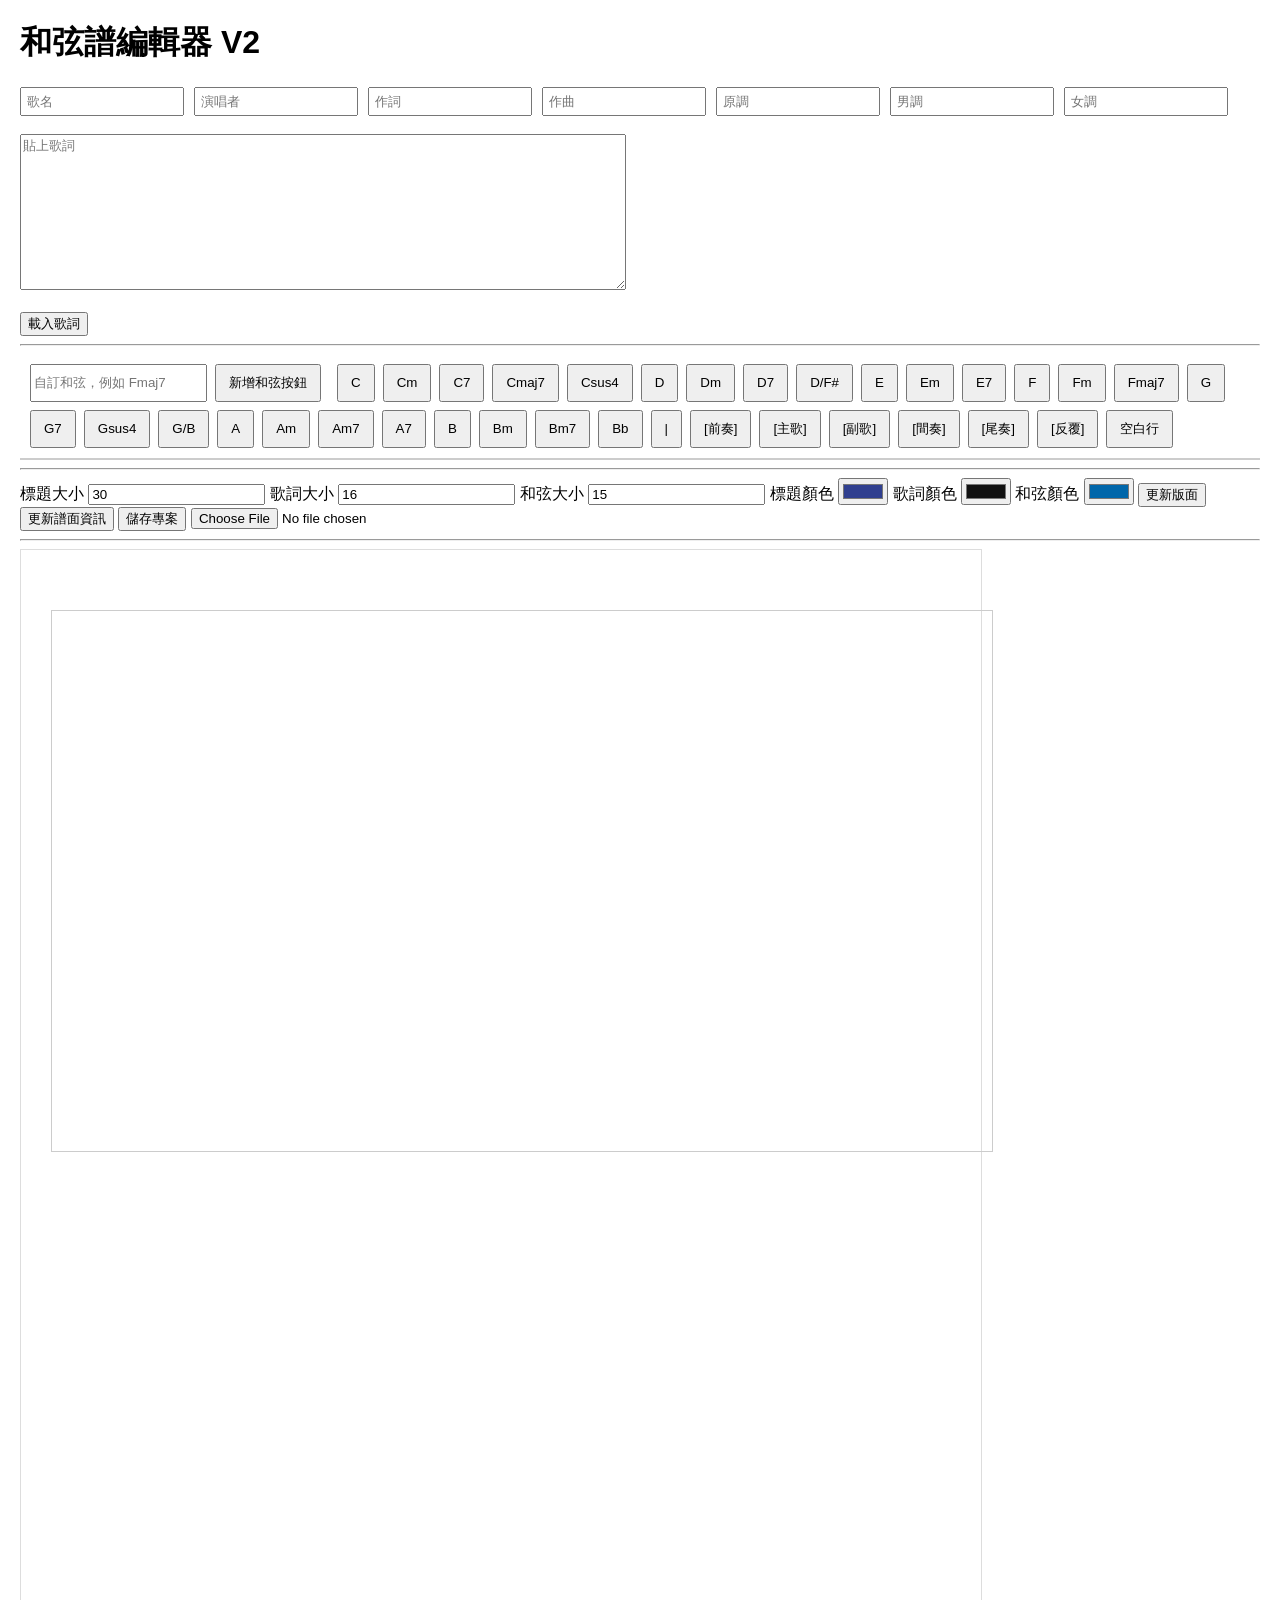
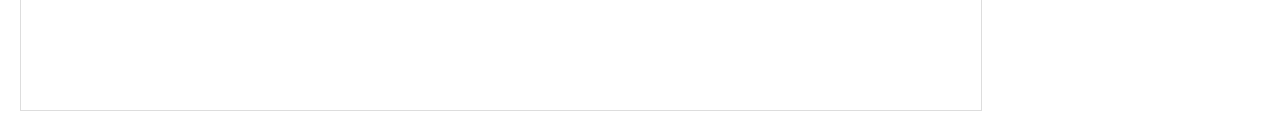
==== index.html @ bd03352a "第一版和弦編輯器" ====
<!DOCTYPE html>
<html lang="zh-Hant">
<head>
    <meta charset="UTF-8">
    <title>和弦譜編輯器</title>
    <link rel="stylesheet" href="style.css">
</head>
<body>

<h1>和弦譜編輯器 V2</h1>

<div class="song-info">

    <input id="title" placeholder="歌名">
    <input id="artist" placeholder="演唱者">
    <input id="lyricist" placeholder="作詞">
    <input id="composer" placeholder="作曲">
    <input id="key" placeholder="原調">
    <input id="maleKey" placeholder="男調">
    <input id="femaleKey" placeholder="女調">

</div>

<br>

<textarea id="lyricsInput" placeholder="貼上歌詞"></textarea>

<br><br>

<button id="loadLyrics">載入歌詞</button>

<hr>

<div id="toolbar">

    <input id="customChordInput" placeholder="自訂和弦，例如 Fmaj7">

    <button id="addCustomChordBtn">新增和弦按鈕</button>

    <br><br>

    <button class="chordBtn">C</button>
    <button class="chordBtn">Cm</button>
    <button class="chordBtn">C7</button>
    <button class="chordBtn">Cmaj7</button>
    <button class="chordBtn">Csus4</button>

    <button class="chordBtn">D</button>
    <button class="chordBtn">Dm</button>
    <button class="chordBtn">D7</button>
    <button class="chordBtn">D/F#</button>

    <button class="chordBtn">E</button>
    <button class="chordBtn">Em</button>
    <button class="chordBtn">E7</button>

    <button class="chordBtn">F</button>
    <button class="chordBtn">Fm</button>
    <button class="chordBtn">Fmaj7</button>

    <button class="chordBtn">G</button>
    <button class="chordBtn">G7</button>
    <button class="chordBtn">Gsus4</button>
    <button class="chordBtn">G/B</button>

    <button class="chordBtn">A</button>
    <button class="chordBtn">Am</button>
    <button class="chordBtn">Am7</button>
    <button class="chordBtn">A7</button>

    <button class="chordBtn">B</button>
    <button class="chordBtn">Bm</button>
    <button class="chordBtn">Bm7</button>
    <button class="chordBtn">Bb</button>

    <button id="barBtn">|</button>
    <button class="sectionBtn">[前奏]</button>
    <button class="sectionBtn">[主歌]</button>
    <button class="sectionBtn">[副歌]</button>
    <button class="sectionBtn">[間奏]</button>
    <button class="sectionBtn">[尾奏]</button>
    <button class="sectionBtn">[反覆]</button>
    <button class="sectionBtn">空白行</button>
</div>
<hr>

<div id="stylePanel">
    標題大小
    <input id="titleSize" type="number" value="30">

    歌詞大小
    <input id="lyricSize" type="number" value="16">

    和弦大小
    <input id="chordSize" type="number" value="15">

    標題顏色
    <input id="titleColor" type="color" value="#303f8f">

    歌詞顏色
    <input id="lyricColor" type="color" value="#111111">

    和弦顏色
    <input id="chordColor" type="color" value="#0066aa">

    <button id="applyStyleBtn">更新版面</button>
</div>

<button id="updateInfoBtn">更新譜面資訊</button>
<button id="saveProjectBtn">儲存專案</button>
<input type="file" id="loadProjectInput" accept=".json">

<hr>

<div id="scorePage">

    <div id="scoreHeader">

        <div id="leftInfo"></div>
        <div id="scoreTitle"></div>
        <div id="rightInfo"></div>

    </div>

    <div id="editor"></div>

</div>

<script src="script.js"></script>

</body>
</html>
---- style.css ----
body{
    font-family: Arial;
    margin:20px;
}

textarea{
    width:600px;
    height:150px;
}

#editor{
    width:900px;
    min-height:500px;

    border:1px solid #ccc;

    position:relative;

    padding:20px;

    white-space:pre-wrap;
}

.chord{
    position:absolute;

    background:#ffe082;

    padding:4px 8px;

    border-radius:5px;

    cursor:move;

    user-select:none;

    font-weight:bold;
}
.song-info{
    display:flex;
    flex-wrap:wrap;
    gap:10px;
}

.song-info input{
    width:150px;
    padding:5px;
}

#toolbar{
    display:flex;
    flex-wrap:wrap;
    gap:8px;
}

#toolbar button{
    padding:8px 12px;
    cursor:pointer;
}

.barline{
    position:absolute;

    font-size:30px;

    font-weight:bold;

    cursor:move;

    user-select:none;
}
.song-line{

    position:relative;

    min-height:70px;

    margin-bottom:12px;

    border-bottom:1px dashed #ddd;

}

.chord-layer{

    position:relative;

    height:28px;

}

.lyric-line{

    min-height:28px;

    font-size:20px;

    white-space:pre-wrap;

}

.song-line.selected{

    background:#fff8d6;

}
#scorePage{
    width:900px;
    min-height:1100px;
    padding:30px;
    background:white;
    border:1px solid #ddd;
}

#scoreHeader{
    display:grid;
    grid-template-columns:1fr 1fr 1fr;
    align-items:start;
    margin-bottom:30px;
}

#leftInfo{
    font-size:16px;
    line-height:1.8;
}

#scoreTitle{
    text-align:center;
    font-size:34px;
    font-weight:bold;
    color:#3f4f8f;
}

#rightInfo{
    font-size:16px;
    line-height:1.8;
    text-align:left;
}

@media print{
    h1,
    textarea,
    button,
    #toolbar,
    .song-info,
    hr{
        display:none;
    }

    body{
        margin:0;
    }

    #scorePage{
        border:none;
        width:100%;
        padding:20px;
    }
}
@media print{

    h1,
    .song-info,
    textarea,
    #loadLyrics,
    #toolbar,
    #updateInfoBtn,
    hr{
        display:none !important;
    }

    body{
        margin:0;
        background:white;
    }

    #scorePage{
        width:100%;
        min-height:auto;
        border:none;
        padding:20px;
        box-sizing:border-box;
    }

    #scoreHeader{
        display:grid;
        grid-template-columns:1fr 1.3fr 1fr;
        align-items:start;
        margin-bottom:30px;
    }

    #scoreTitle{
        text-align:center;
        font-size:32px;
        font-weight:bold;
        color:#303f8f;
    }

    #leftInfo,
    #rightInfo{
        font-size:14px;
        line-height:1.8;
    }

    #editor{
        border:none;
        width:100%;
        padding:0;
    }

    .song-line{
        page-break-inside:avoid;
        border-bottom:none;
        margin-bottom:12px;
        min-height:58px;
    }

    .song-line.selected{
        background:transparent;
    }

    .chord{
        background:transparent;
        color:#0066aa;
        padding:0;
        font-weight:bold;
    }

    .barline{
        color:black;
        font-size:22px;
    }

    .lyric-line{
        font-size:18px;
        line-height:1.8;
    }
}
@media print{

    body > *:not(#scorePage){
        display:none !important;
    }

    body{
        margin:0;
        background:white;
    }
    #stylePanel{
    display:none !important;
    }
    #scorePage{
        display:block !important;
        width:100%;
        min-height:auto;
        border:none;
        padding:18px;
        margin:0;
        box-sizing:border-box;
    }

    #scoreHeader{
        display:grid;
        grid-template-columns:1fr 1.3fr 1fr;
        align-items:start;
        margin-bottom:18px;
    }

    #scoreTitle{
        text-align:center;
        font-size:30px;
        font-weight:bold;
        color:#303f8f;
    }

    #leftInfo,
    #rightInfo{
        font-size:14px;
        line-height:1.6;
    }

    #editor{
        border:none;
        width:100%;
        padding:0;
    }

    .song-line{
        page-break-inside:avoid;
        border-bottom:none;
        margin-bottom:6px;
        min-height:48px;
    }

    .song-line.selected{
        background:transparent !important;
    }

    .chord-layer{
        height:22px;
    }

    .lyric-line{
        font-size:16px;
        line-height:1.5;
    }

    .chord{
        background:transparent !important;
        color:#0066aa;
        padding:0;
        font-size:15px;
        font-weight:bold;
    }

    .barline{
        background:transparent !important;
        color:black;
        font-size:18px;
    }

    .section-line{
        font-size:16px;
        font-weight:bold;
        color:#111;
    }
}
#toolbar{
    position:sticky;
    top:0;
    z-index:999;
    background:white;
    padding:10px;
    border-bottom:2px solid #ccc;
}
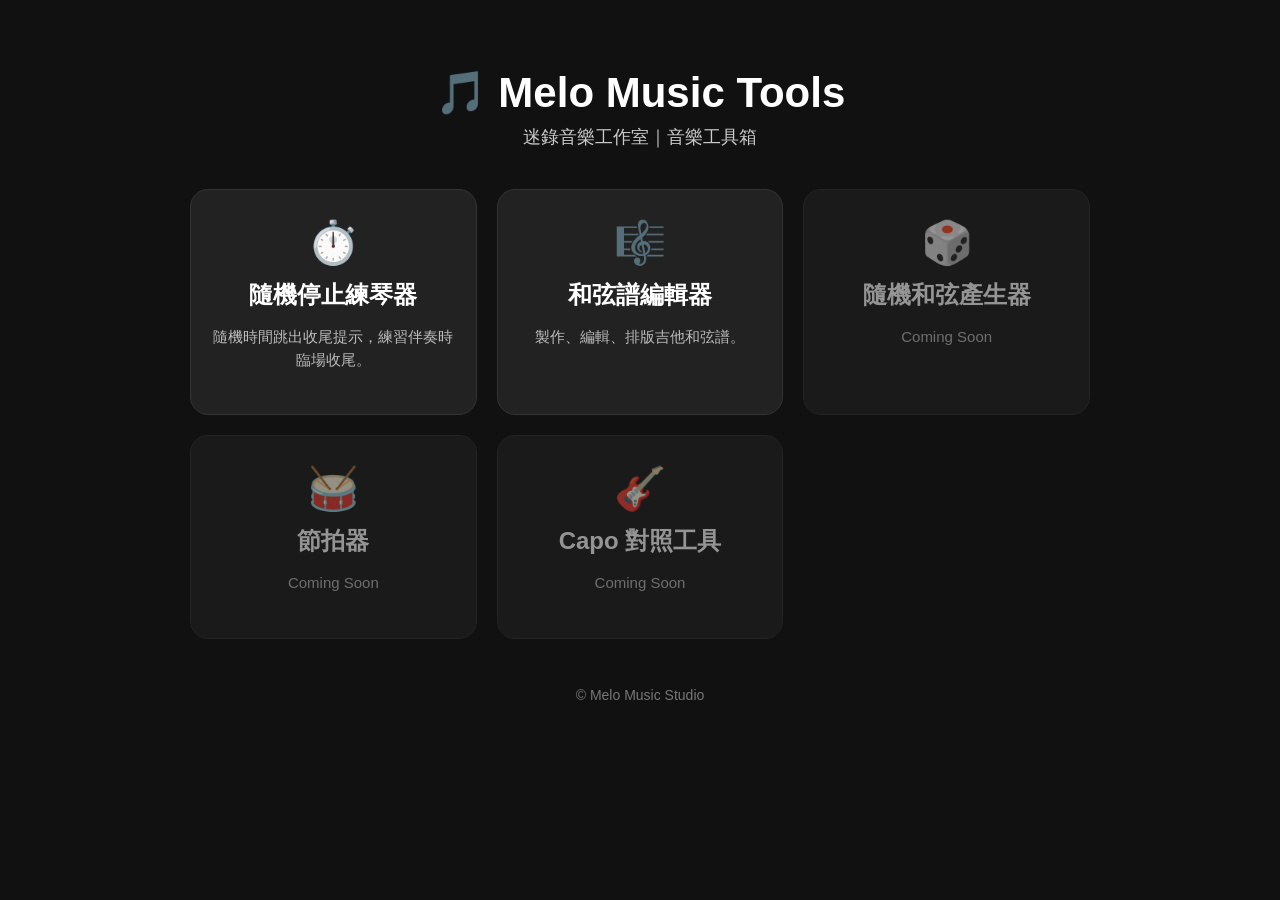
==== commit e1131d99: "新增 Melo Music Tools 首頁" ====
--- a/index.html
+++ b/index.html
@@ -1,132 +1,128 @@
 <!DOCTYPE html>
 <html lang="zh-Hant">
 <head>
-    <meta charset="UTF-8">
-    <title>和弦譜編輯器</title>
-    <link rel="stylesheet" href="style.css">
+  <meta charset="UTF-8" />
+  <meta name="viewport" content="width=device-width, initial-scale=1.0" />
+  <title>Melo Music Tools</title>
+
+  <style>
+    body {
+      margin: 0;
+      font-family: Arial, sans-serif;
+      background: #111;
+      color: white;
+      min-height: 100vh;
+      padding: 40px 20px;
+      box-sizing: border-box;
+    }
+
+    .container {
+      max-width: 900px;
+      margin: 0 auto;
+      text-align: center;
+    }
+
+    h1 {
+      font-size: 42px;
+      margin-bottom: 8px;
+    }
+
+    .subtitle {
+      color: #ccc;
+      font-size: 18px;
+      margin-bottom: 40px;
+    }
+
+    .tools {
+      display: grid;
+      grid-template-columns: repeat(auto-fit, minmax(240px, 1fr));
+      gap: 20px;
+    }
+
+    .card {
+      background: #222;
+      border-radius: 18px;
+      padding: 28px 20px;
+      text-decoration: none;
+      color: white;
+      transition: 0.2s;
+      border: 1px solid #333;
+    }
+
+    .card:hover {
+      transform: translateY(-4px);
+      background: #2c2c2c;
+    }
+
+    .icon {
+      font-size: 42px;
+      margin-bottom: 12px;
+    }
+
+    .card h2 {
+      margin: 8px 0;
+      font-size: 24px;
+    }
+
+    .card p {
+      color: #bbb;
+      font-size: 15px;
+      line-height: 1.5;
+    }
+
+    .coming {
+      opacity: 0.55;
+      cursor: not-allowed;
+    }
+
+    .footer {
+      margin-top: 48px;
+      color: #777;
+      font-size: 14px;
+    }
+  </style>
 </head>
+
 <body>
+  <div class="container">
+    <h1>🎵 Melo Music Tools</h1>
+    <div class="subtitle">迷錄音樂工作室｜音樂工具箱</div>
 
-<h1>和弦譜編輯器 V2</h1>
+    <div class="tools">
+      <a class="card" href="random-stop/">
+        <div class="icon">⏱️</div>
+        <h2>隨機停止練琴器</h2>
+        <p>隨機時間跳出收尾提示，練習伴奏時臨場收尾。</p>
+      </a>
 
-<div class="song-info">
+      <a class="card" href="V2/">
+        <div class="icon">🎼</div>
+        <h2>和弦譜編輯器</h2>
+        <p>製作、編輯、排版吉他和弦譜。</p>
+      </a>
 
-    <input id="title" placeholder="歌名">
-    <input id="artist" placeholder="演唱者">
-    <input id="lyricist" placeholder="作詞">
-    <input id="composer" placeholder="作曲">
-    <input id="key" placeholder="原調">
-    <input id="maleKey" placeholder="男調">
-    <input id="femaleKey" placeholder="女調">
+      <div class="card coming">
+        <div class="icon">🎲</div>
+        <h2>隨機和弦產生器</h2>
+        <p>Coming Soon</p>
+      </div>
 
-</div>
+      <div class="card coming">
+        <div class="icon">🥁</div>
+        <h2>節拍器</h2>
+        <p>Coming Soon</p>
+      </div>
 
-<br>
-
-<textarea id="lyricsInput" placeholder="貼上歌詞"></textarea>
-
-<br><br>
-
-<button id="loadLyrics">載入歌詞</button>
-
-<hr>
-
-<div id="toolbar">
-
-    <input id="customChordInput" placeholder="自訂和弦，例如 Fmaj7">
-
-    <button id="addCustomChordBtn">新增和弦按鈕</button>
-
-    <br><br>
-
-    <button class="chordBtn">C</button>
-    <button class="chordBtn">Cm</button>
-    <button class="chordBtn">C7</button>
-    <button class="chordBtn">Cmaj7</button>
-    <button class="chordBtn">Csus4</button>
-
-    <button class="chordBtn">D</button>
-    <button class="chordBtn">Dm</button>
-    <button class="chordBtn">D7</button>
-    <button class="chordBtn">D/F#</button>
-
-    <button class="chordBtn">E</button>
-    <button class="chordBtn">Em</button>
-    <button class="chordBtn">E7</button>
-
-    <button class="chordBtn">F</button>
-    <button class="chordBtn">Fm</button>
-    <button class="chordBtn">Fmaj7</button>
-
-    <button class="chordBtn">G</button>
-    <button class="chordBtn">G7</button>
-    <button class="chordBtn">Gsus4</button>
-    <button class="chordBtn">G/B</button>
-
-    <button class="chordBtn">A</button>
-    <button class="chordBtn">Am</button>
-    <button class="chordBtn">Am7</button>
-    <button class="chordBtn">A7</button>
-
-    <button class="chordBtn">B</button>
-    <button class="chordBtn">Bm</button>
-    <button class="chordBtn">Bm7</button>
-    <button class="chordBtn">Bb</button>
-
-    <button id="barBtn">|</button>
-    <button class="sectionBtn">[前奏]</button>
-    <button class="sectionBtn">[主歌]</button>
-    <button class="sectionBtn">[副歌]</button>
-    <button class="sectionBtn">[間奏]</button>
-    <button class="sectionBtn">[尾奏]</button>
-    <button class="sectionBtn">[反覆]</button>
-    <button class="sectionBtn">空白行</button>
-</div>
-<hr>
-
-<div id="stylePanel">
-    標題大小
-    <input id="titleSize" type="number" value="30">
-
-    歌詞大小
-    <input id="lyricSize" type="number" value="16">
-
-    和弦大小
-    <input id="chordSize" type="number" value="15">
-
-    標題顏色
-    <input id="titleColor" type="color" value="#303f8f">
-
-    歌詞顏色
-    <input id="lyricColor" type="color" value="#111111">
-
-    和弦顏色
-    <input id="chordColor" type="color" value="#0066aa">
-
-    <button id="applyStyleBtn">更新版面</button>
-</div>
-
-<button id="updateInfoBtn">更新譜面資訊</button>
-<button id="saveProjectBtn">儲存專案</button>
-<input type="file" id="loadProjectInput" accept=".json">
-
-<hr>
-
-<div id="scorePage">
-
-    <div id="scoreHeader">
-
-        <div id="leftInfo"></div>
-        <div id="scoreTitle"></div>
-        <div id="rightInfo"></div>
-
+      <div class="card coming">
+        <div class="icon">🎸</div>
+        <h2>Capo 對照工具</h2>
+        <p>Coming Soon</p>
+      </div>
     </div>
 
-    <div id="editor"></div>
-
-</div>
-
-<script src="script.js"></script>
-
+    <div class="footer">
+      © Melo Music Studio
+    </div>
+  </div>
 </body>
-</html>
+</html>
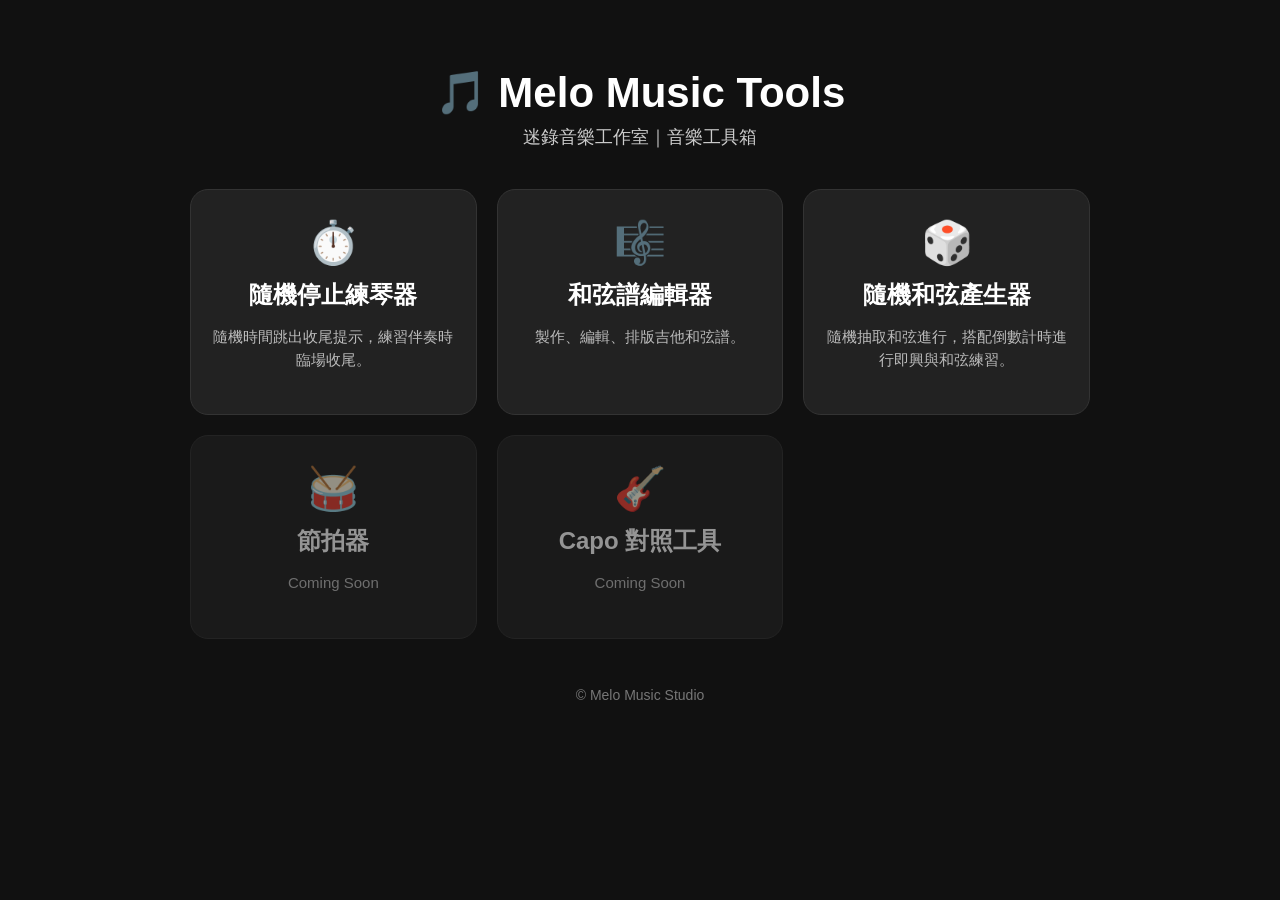
==== commit b71a2826: "Add chord randomizer to homepage" ====
--- a/index.html
+++ b/index.html
@@ -101,11 +101,11 @@
         <p>製作、編輯、排版吉他和弦譜。</p>
       </a>
 
-      <div class="card coming">
+      <a class="card" href="chord-randomizer/">
         <div class="icon">🎲</div>
-        <h2>隨機和弦產生器</h2>
-        <p>Coming Soon</p>
-      </div>
+       <h2>隨機和弦產生器</h2>
+        <p>隨機抽取和弦進行，搭配倒數計時進行即興與和弦練習。</p>
+      </a>
 
       <div class="card coming">
         <div class="icon">🥁</div>
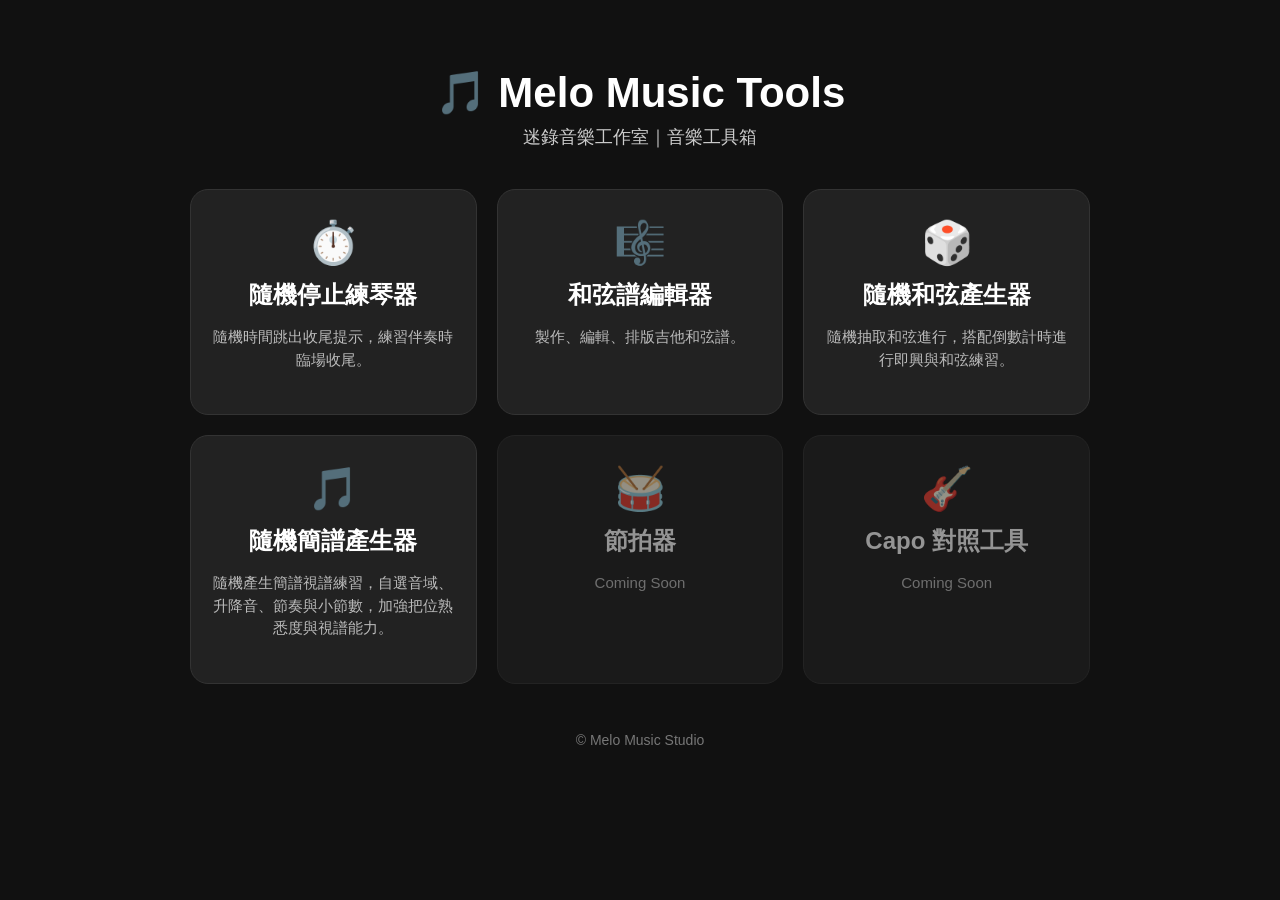
==== commit 575cb3de: "Add random numbered notation generator" ====
--- a/index.html
+++ b/index.html
@@ -106,6 +106,11 @@
        <h2>隨機和弦產生器</h2>
         <p>隨機抽取和弦進行，搭配倒數計時進行即興與和弦練習。</p>
       </a>
+      <a class="card" href="notation-randomizer/">
+        <div class="icon">🎵</div>
+        <h2>隨機簡譜產生器</h2>
+        <p>隨機產生簡譜視譜練習，自選音域、升降音、節奏與小節數，加強把位熟悉度與視譜能力。</p>
+      </a>
 
       <div class="card coming">
         <div class="icon">🥁</div>
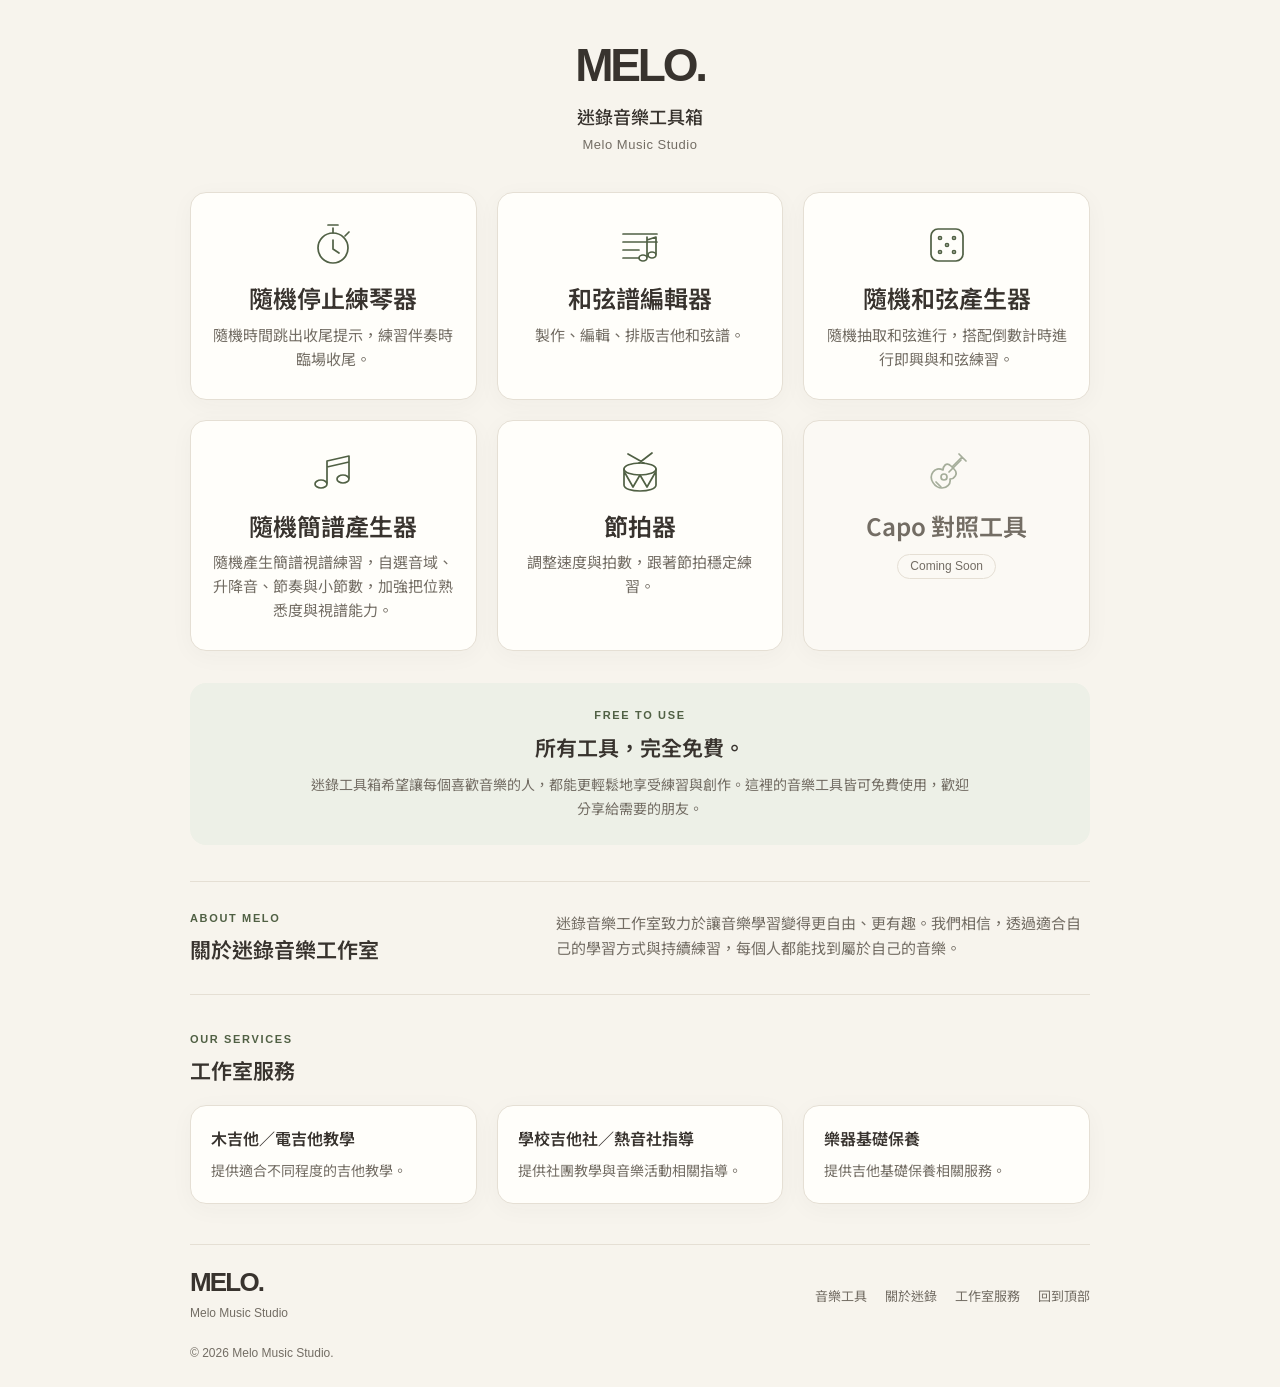
==== commit f25dd356: "Unify MELO home design and improve practice tools with metronome" ====
--- a/index.html
+++ b/index.html
@@ -3,131 +3,112 @@
 <head>
   <meta charset="UTF-8" />
   <meta name="viewport" content="width=device-width, initial-scale=1.0" />
-  <title>Melo Music Tools</title>
+  <title>MELO. 迷錄音樂工具箱</title>
 
-  <style>
-    body {
-      margin: 0;
-      font-family: Arial, sans-serif;
-      background: #111;
-      color: white;
-      min-height: 100vh;
-      padding: 40px 20px;
-      box-sizing: border-box;
-    }
-
-    .container {
-      max-width: 900px;
-      margin: 0 auto;
-      text-align: center;
-    }
-
-    h1 {
-      font-size: 42px;
-      margin-bottom: 8px;
-    }
-
-    .subtitle {
-      color: #ccc;
-      font-size: 18px;
-      margin-bottom: 40px;
-    }
-
-    .tools {
-      display: grid;
-      grid-template-columns: repeat(auto-fit, minmax(240px, 1fr));
-      gap: 20px;
-    }
-
-    .card {
-      background: #222;
-      border-radius: 18px;
-      padding: 28px 20px;
-      text-decoration: none;
-      color: white;
-      transition: 0.2s;
-      border: 1px solid #333;
-    }
-
-    .card:hover {
-      transform: translateY(-4px);
-      background: #2c2c2c;
-    }
-
-    .icon {
-      font-size: 42px;
-      margin-bottom: 12px;
-    }
-
-    .card h2 {
-      margin: 8px 0;
-      font-size: 24px;
-    }
-
-    .card p {
-      color: #bbb;
-      font-size: 15px;
-      line-height: 1.5;
-    }
-
-    .coming {
-      opacity: 0.55;
-      cursor: not-allowed;
-    }
-
-    .footer {
-      margin-top: 48px;
-      color: #777;
-      font-size: 14px;
-    }
-  </style>
+  <meta name="theme-color" content="#F7F4ED" />
+  <meta name="description" content="MELO. 迷錄音樂工具箱，免費的音樂練習與創作工具。" />
+  <link rel="preconnect" href="https://fonts.googleapis.com" />
+  <link rel="preconnect" href="https://fonts.gstatic.com" crossorigin />
+  <link href="https://fonts.googleapis.com/css2?family=Noto+Sans+TC:wght@400;500;600;700&display=swap" rel="stylesheet" />
+  <link rel="icon" href="chord-randomizer/images/melo-mark.svg" type="image/svg+xml" />
+  <link rel="stylesheet" href="chord-randomizer/css/tokens.css" />
+  <link rel="stylesheet" href="css/home.css" />
 </head>
 
 <body>
-  <div class="container">
-    <h1>🎵 Melo Music Tools</h1>
-    <div class="subtitle">迷錄音樂工作室｜音樂工具箱</div>
+  <div class="container" id="top">
+    <header class="site-header">
+      <h1>MELO.</h1>
+      <p class="subtitle">迷錄音樂工具箱</p>
+      <p class="studio-name" lang="en">Melo Music Studio</p>
+    </header>
+    <main>
 
-    <div class="tools">
+    <div class="tools" id="tools" role="group" aria-label="音樂工具">
       <a class="card" href="random-stop/">
-        <div class="icon">⏱️</div>
+        <div class="icon" aria-hidden="true"><svg viewBox="0 0 48 48" fill="none" stroke="currentColor" stroke-width="1.7" stroke-linecap="round" stroke-linejoin="round"><circle cx="24" cy="27" r="15"/><path d="M24 12V7m-5-3h10m7 11 4-4M24 19v9l6 4"/></svg></div>
         <h2>隨機停止練琴器</h2>
         <p>隨機時間跳出收尾提示，練習伴奏時臨場收尾。</p>
       </a>
 
       <a class="card" href="V2/">
-        <div class="icon">🎼</div>
+        <div class="icon" aria-hidden="true"><svg viewBox="0 0 48 48" fill="none" stroke="currentColor" stroke-width="1.7" stroke-linecap="round" stroke-linejoin="round"><path d="M7 13h34M7 21h34M7 29h16M7 37h16m8-21v20m0-17 9-3v17"/><ellipse cx="27" cy="37" rx="4" ry="3"/><ellipse cx="36" cy="34" rx="4" ry="3"/></svg></div>
         <h2>和弦譜編輯器</h2>
         <p>製作、編輯、排版吉他和弦譜。</p>
       </a>
 
       <a class="card" href="chord-randomizer/">
-        <div class="icon">🎲</div>
+        <div class="icon" aria-hidden="true"><svg viewBox="0 0 48 48" fill="none" stroke="currentColor" stroke-width="1.7" stroke-linecap="round" stroke-linejoin="round"><rect x="8" y="8" width="32" height="32" rx="7"/><circle cx="17" cy="17" r="1.5"/><circle cx="31" cy="17" r="1.5"/><circle cx="24" cy="24" r="1.5"/><circle cx="17" cy="31" r="1.5"/><circle cx="31" cy="31" r="1.5"/></svg></div>
        <h2>隨機和弦產生器</h2>
         <p>隨機抽取和弦進行，搭配倒數計時進行即興與和弦練習。</p>
       </a>
       <a class="card" href="notation-randomizer/">
-        <div class="icon">🎵</div>
+        <div class="icon" aria-hidden="true"><svg viewBox="0 0 48 48" fill="none" stroke="currentColor" stroke-width="1.7" stroke-linecap="round" stroke-linejoin="round"><path d="M18 34V12l22-5v22M18 18l22-5"/><ellipse cx="12" cy="35" rx="6" ry="4"/><ellipse cx="34" cy="30" rx="6" ry="4"/></svg></div>
         <h2>隨機簡譜產生器</h2>
         <p>隨機產生簡譜視譜練習，自選音域、升降音、節奏與小節數，加強把位熟悉度與視譜能力。</p>
       </a>
 
-      <div class="card coming">
-        <div class="icon">🥁</div>
+      <a class="card" href="metronome/">
+        <div class="icon" aria-hidden="true"><svg viewBox="0 0 48 48" fill="none" stroke="currentColor" stroke-width="1.7" stroke-linecap="round" stroke-linejoin="round"><ellipse cx="24" cy="20" rx="16" ry="6"/><path d="M8 20v16c0 8 32 8 32 0V20M9 24l8 14 7-12 7 12 8-14M12 5l16 9M36 4 23 14"/></svg></div>
         <h2>節拍器</h2>
-        <p>Coming Soon</p>
-      </div>
+        <p>調整速度與拍數，跟著節拍穩定練習。</p>
+      </a>
 
-      <div class="card coming">
-        <div class="icon">🎸</div>
+      <div class="card coming" aria-disabled="true">
+        <div class="icon" aria-hidden="true"><svg viewBox="0 0 48 48" fill="none" stroke="currentColor" stroke-width="1.7" stroke-linecap="round" stroke-linejoin="round"><path d="m29 18 10-10m-3-3 7 7m-12 8-3-3c-5-5-8 1-8 4-4-2-8-1-10 2-5 7 2 16 9 16 5 0 9-4 8-9 4 0 9-5 4-10Z"/><circle cx="21" cy="28" r="3"/><path d="m13 33 5 5m8-15 12-12"/></svg></div>
         <h2>Capo 對照工具</h2>
         <p>Coming Soon</p>
       </div>
     </div>
 
-    <div class="footer">
-      © Melo Music Studio
-    </div>
+    <section class="free-note" aria-labelledby="free-title">
+      <p class="eyebrow" lang="en">FREE TO USE</p>
+      <h2 id="free-title">所有工具，完全免費。</h2>
+      <p>迷錄工具箱希望讓每個喜歡音樂的人，都能更輕鬆地享受練習與創作。這裡的音樂工具皆可免費使用，歡迎分享給需要的朋友。</p>
+    </section>
+
+    <section class="about section-block" id="about" aria-labelledby="about-title">
+      <div class="section-heading">
+        <p class="eyebrow" lang="en">ABOUT MELO</p>
+        <h2 id="about-title">關於迷錄音樂工作室</h2>
+      </div>
+      <div class="about-copy">
+        <p>迷錄音樂工作室致力於讓音樂學習變得更自由、更有趣。我們相信，透過適合自己的學習方式與持續練習，每個人都能找到屬於自己的音樂。</p>
+        <!-- 未來可在此加入實際工作室照片；目前不顯示空白佔位。 -->
+      </div>
+    </section>
+
+    <section class="section-block" id="services" aria-labelledby="services-title">
+      <div class="section-heading">
+        <p class="eyebrow" lang="en">OUR SERVICES</p>
+        <h2 id="services-title">工作室服務</h2>
+      </div>
+      <div class="services">
+        <article class="service-card">
+          <h3>木吉他／電吉他教學</h3>
+          <p>提供適合不同程度的吉他教學。</p>
+        </article>
+        <article class="service-card">
+          <h3>學校吉他社／熱音社指導</h3>
+          <p>提供社團教學與音樂活動相關指導。</p>
+        </article>
+        <article class="service-card">
+          <h3>樂器基礎保養</h3>
+          <p>提供吉他基礎保養相關服務。</p>
+        </article>
+      </div>
+    </section>
+    </main>
+    <footer class="footer">
+      <div><span class="brand-mark">MELO.</span><p lang="en">Melo Music Studio</p></div>
+      <nav aria-label="頁尾導覽">
+        <a href="#tools">音樂工具</a>
+        <a href="#about">關於迷錄</a>
+        <a href="#services">工作室服務</a>
+        <a href="#top">回到頂部</a>
+      </nav>
+      <small lang="en">© 2026 Melo Music Studio.</small>
+    </footer>
   </div>
 </body>
-</html>+</html>
--- a/chord-randomizer/css/tokens.css
+++ b/chord-randomizer/css/tokens.css
@@ -0,0 +1,30 @@
+/* MELO. design tokens — reusable without tool-specific selectors. */
+:root {
+  --bg: #F7F4ED;
+  --surface: #FFFEFA;
+  --text: #38332E;
+  --text-muted: #736D64; /* Slightly deeper for readable small text on cream. */
+  --primary: #78866B;
+  --primary-hover: #65745A;
+  --accent: #C98B60;
+  --border: #E5DFD4;
+  --on-primary: #FFFFFF;
+  --primary-ink: #506044;
+  --primary-soft: #EDF0E7;
+  --accent-soft: #F6EBE0;
+  --danger: #925744;
+  --font-body: "Noto Sans TC", "PingFang TC", "Microsoft JhengHei", sans-serif;
+  --font-latin: "Helvetica Neue", Arial, sans-serif;
+  --space-1: 4px;
+  --space-2: 8px;
+  --space-3: 12px;
+  --space-4: 16px;
+  --space-5: 24px;
+  --space-6: 32px;
+  --space-7: 48px;
+  --space-8: 64px;
+  --radius-card: 16px;
+  --radius-control: 10px;
+  --shadow-card: 0 5px 24px rgba(56, 51, 46, .035);
+  --motion: 200ms;
+}
--- a/css/home.css
+++ b/css/home.css
@@ -0,0 +1,68 @@
+/* Home layout only. Brand values come from the practice tool's shared tokens. */
+* { box-sizing: border-box; }
+html { color-scheme: light; }
+body { margin: 0; padding: 40px 20px 24px; min-height: 100vh; background: var(--bg); color: var(--text); font: 16px/1.7 var(--font-body); }
+.container { max-width: 900px; margin: 0 auto; text-align: center; }
+h1, h2, h3, p { margin: 0; }
+a { color: inherit; text-underline-offset: 4px; }
+:focus-visible { outline: 3px solid var(--primary-ink); outline-offset: 4px; }
+.site-header { margin-bottom: 36px; }
+.site-header h1 { font: 800 46px/1.1 var(--font-latin); letter-spacing: -.07em; }
+.subtitle { font-size: 18px; font-weight: 500; margin-top: 10px; }
+.studio-name { color: var(--text-muted); font: 13px/1.6 var(--font-latin); margin-top: 4px; letter-spacing: .04em; }
+.tools { display: grid; grid-template-columns: repeat(3, minmax(0, 1fr)); gap: 20px; }
+.card, .service-card { min-width: 0; background: var(--surface); border: 1px solid var(--border); border-radius: var(--radius-card); box-shadow: var(--shadow-card); }
+.card { display: block; padding: 28px 20px; text-decoration: none; transition: transform var(--motion), border-color var(--motion), box-shadow var(--motion); }
+.icon { width: 48px; height: 48px; color: var(--primary-ink); margin: 0 auto 12px; }
+.icon svg { display: block; width: 100%; height: 100%; }
+.card h2 { margin: 8px 0; font-size: 24px; line-height: 1.4; font-weight: 600; overflow-wrap: anywhere; }
+.card p { color: var(--text-muted); font-size: 15px; line-height: 1.6; overflow-wrap: anywhere; }
+.card.coming { background: color-mix(in srgb, var(--surface) 50%, var(--bg)); cursor: not-allowed; }
+.coming h2 { color: var(--text-muted); }
+.coming .icon { color: var(--primary); opacity: .65; }
+.coming p { display: inline-block; border: 1px solid var(--border); border-radius: 20px; padding: 2px 12px; font: 12px/1.6 var(--font-latin); margin-top: 4px; }
+@media (hover: hover) {
+  a.card:hover { transform: translateY(-3px); border-color: var(--primary); box-shadow: 0 8px 24px rgba(56,51,46,.07); }
+  .footer a:hover { color: var(--primary-ink); }
+}
+a.card:active { transform: translateY(-1px); background: var(--primary-soft); }
+.eyebrow { color: var(--primary-ink); font: 600 11px/1.5 var(--font-latin); letter-spacing: .15em; margin-bottom: 8px; }
+.free-note { background: var(--primary-soft); border-radius: var(--radius-card); margin-top: 32px; padding: 24px 32px; }
+.free-note h2, .section-heading h2 { font-size: 21px; font-weight: 600; line-height: 1.5; }
+.free-note > p:last-child { max-width: 660px; margin: 10px auto 0; font-size: 14px; color: var(--text-muted); }
+.section-block { margin-top: 36px; text-align: left; }
+.about { display: grid; grid-template-columns: 1fr 1.6fr; gap: 32px; border-block: 1px solid var(--border); padding-block: 28px; }
+.about-copy { min-width: 0; color: var(--text-muted); font-size: 15px; }
+/* An actual studio photo may be added inside .about-copy without changing the section. */
+.about-copy img { display: block; width: 100%; height: auto; border-radius: var(--radius-card); margin-top: 16px; }
+.services { display: grid; grid-template-columns: repeat(3, minmax(0, 1fr)); gap: 20px; margin-top: 18px; }
+.service-card { padding: 20px; }
+.service-card h3 { font-size: 16px; font-weight: 600; line-height: 1.6; }
+.service-card p { color: var(--text-muted); font-size: 14px; margin-top: 8px; }
+.footer { display: flex; flex-wrap: wrap; justify-content: space-between; align-items: center; gap: 20px; text-align: left; margin-top: 40px; padding-top: 24px; border-top: 1px solid var(--border); color: var(--text-muted); }
+.brand-mark { color: var(--text); font: 800 26px/1 var(--font-latin); letter-spacing: -.07em; }
+.footer p { font: 12px/1.6 var(--font-latin); margin-top: 6px; }
+.footer nav { display: flex; flex-wrap: wrap; gap: 4px 18px; }
+.footer a { display: inline-flex; align-items: center; min-height: 44px; font-size: 13px; text-decoration: none; }
+.footer small { flex-basis: 100%; font: 12px/1.6 var(--font-latin); }
+@media (max-width: 799px) {
+  .tools, .services { grid-template-columns: repeat(2, minmax(0, 1fr)); }
+  .about { grid-template-columns: 1fr; gap: 14px; }
+}
+@media (max-width: 559px) {
+  body { padding: 24px 16px; }
+  .site-header { margin-bottom: 28px; }
+  .site-header h1 { font-size: 40px; }
+  .subtitle { font-size: 17px; }
+  .tools, .services { grid-template-columns: minmax(0, 1fr); gap: 16px; }
+  .card { padding: 24px 20px; }
+  .card h2 { font-size: 22px; }
+  .free-note { padding: 24px 20px; margin-top: 24px; text-align: left; }
+  .section-block { margin-top: 28px; }
+  .free-note h2, .section-heading h2 { font-size: 20px; }
+  .footer { margin-top: 28px; gap: 12px; }
+}
+@media (prefers-reduced-motion: reduce) {
+  .card { transition: none; }
+  a.card:hover, a.card:active { transform: none; }
+}
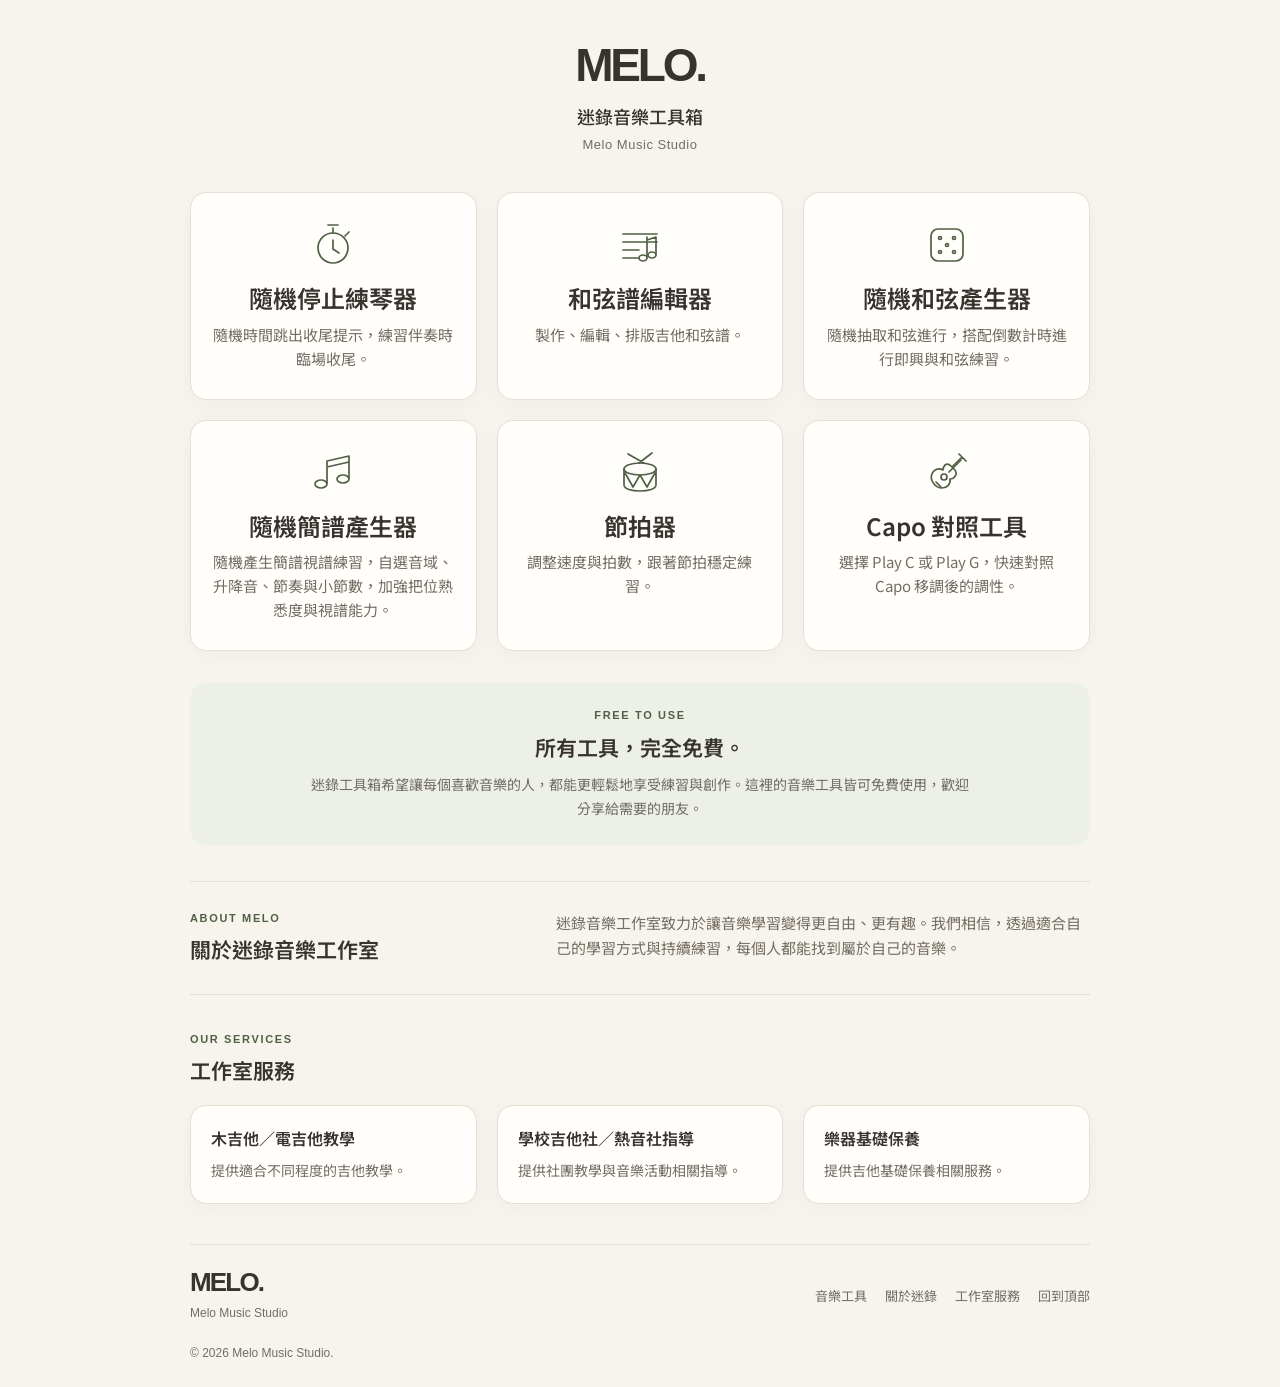
==== commit ce11f570: "Add Play C and Play G capo reference tool" ====
--- a/index.html
+++ b/index.html
@@ -54,11 +54,11 @@
         <p>調整速度與拍數，跟著節拍穩定練習。</p>
       </a>
 
-      <div class="card coming" aria-disabled="true">
+      <a class="card" href="capo/">
         <div class="icon" aria-hidden="true"><svg viewBox="0 0 48 48" fill="none" stroke="currentColor" stroke-width="1.7" stroke-linecap="round" stroke-linejoin="round"><path d="m29 18 10-10m-3-3 7 7m-12 8-3-3c-5-5-8 1-8 4-4-2-8-1-10 2-5 7 2 16 9 16 5 0 9-4 8-9 4 0 9-5 4-10Z"/><circle cx="21" cy="28" r="3"/><path d="m13 33 5 5m8-15 12-12"/></svg></div>
         <h2>Capo 對照工具</h2>
-        <p>Coming Soon</p>
-      </div>
+        <p>選擇 Play C 或 Play G，快速對照 Capo 移調後的調性。</p>
+      </a>
     </div>
 
     <section class="free-note" aria-labelledby="free-title">
